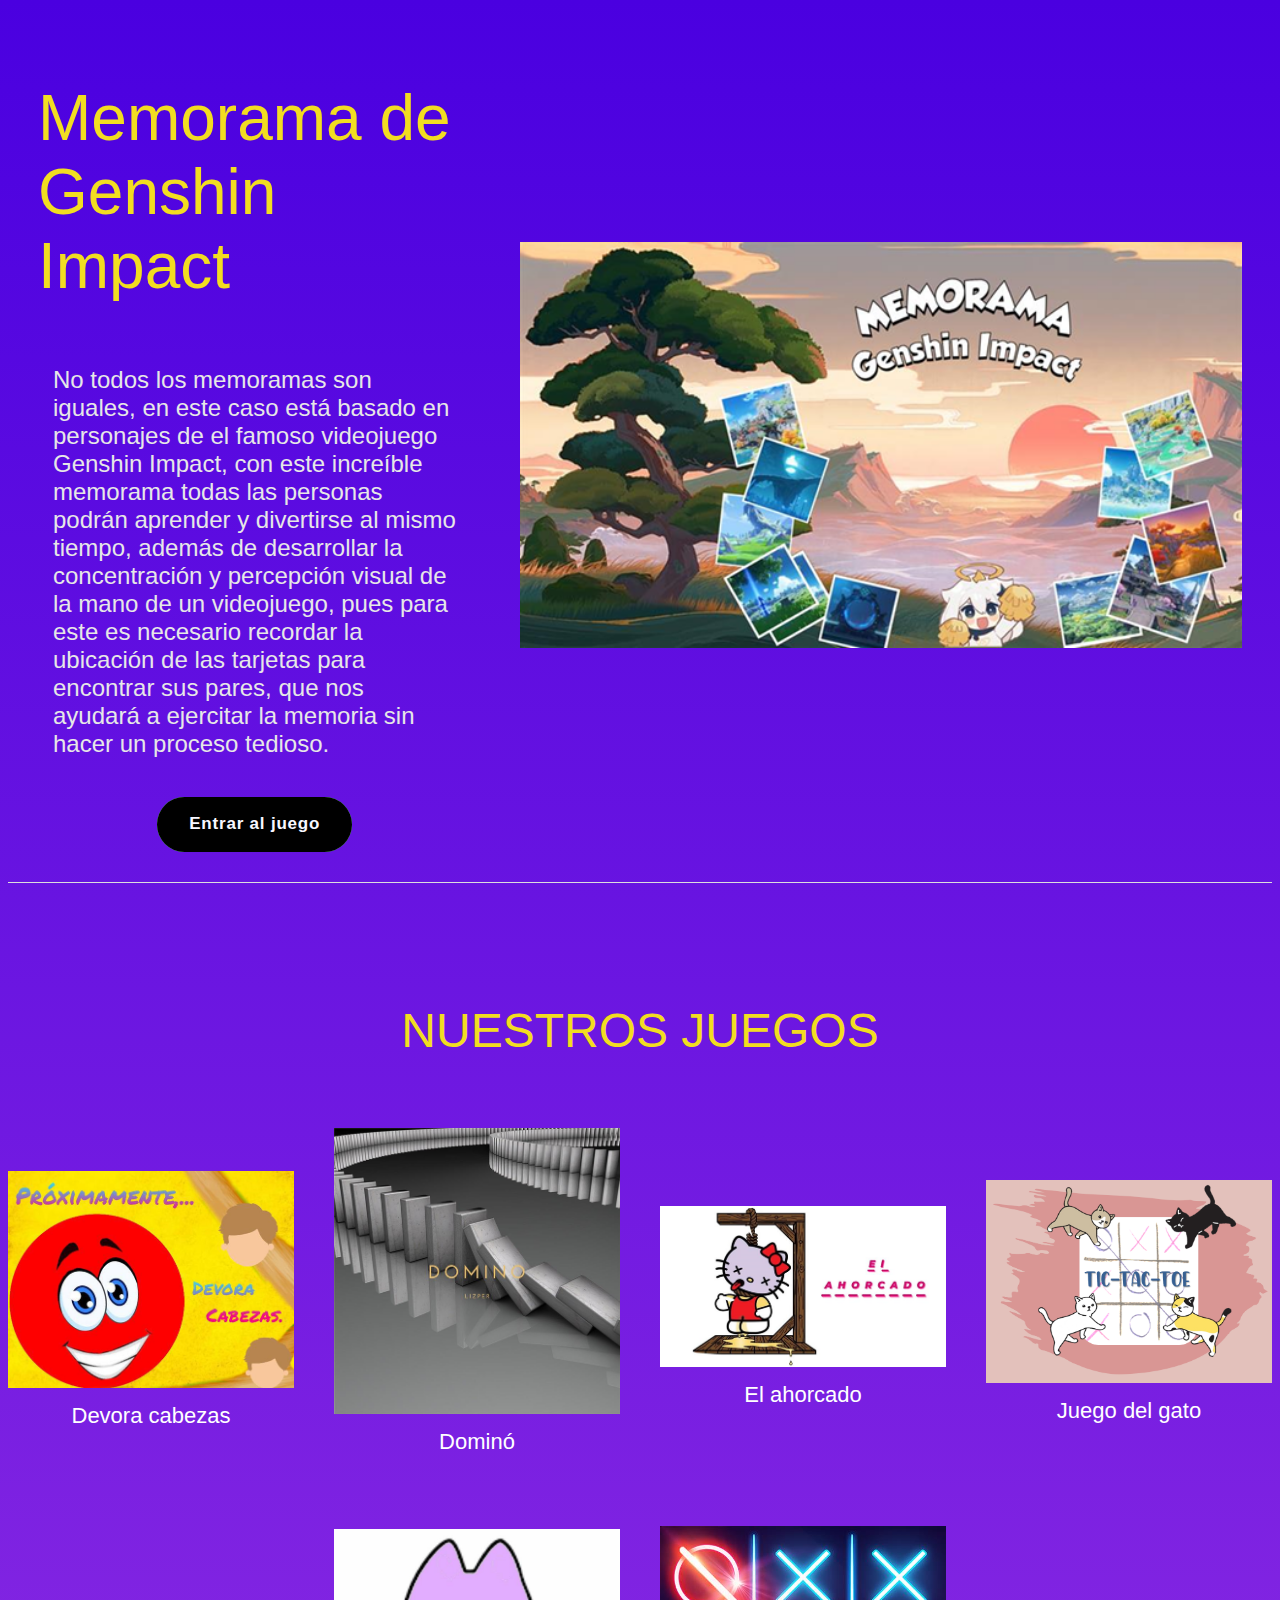
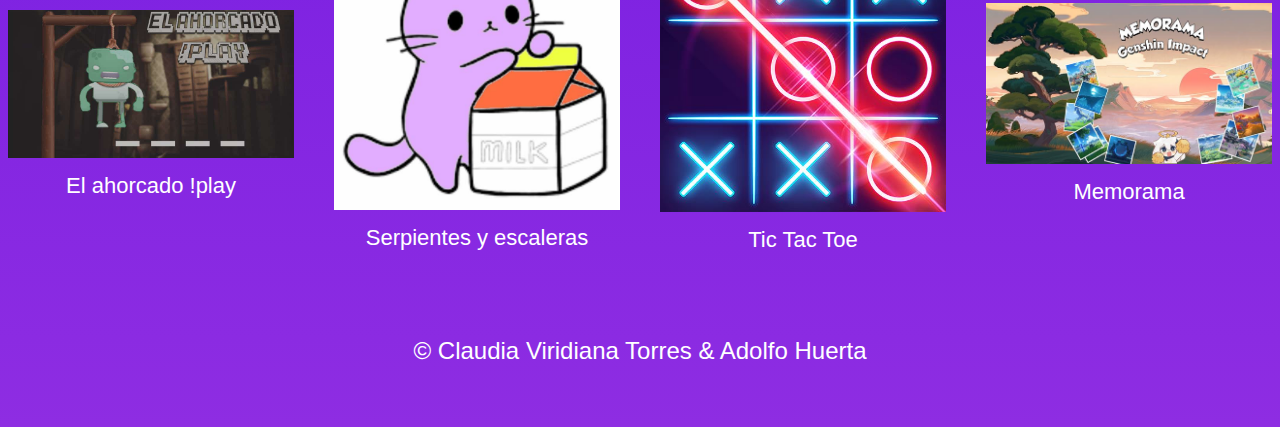
==== index.html @ 31243b61 "Se agrega el proyecto" ====
<!DOCTYPE html>
<html lang="es">
  <head>
    <meta charset="UTF-8" />
    <meta http-equiv="X-UA-Compatible" content="IE=edge" />
    <meta name="viewport" content="width=device-width, initial-scale=1.0" />
    <link rel="stylesheet" href="./css/styles.css" />
    <title>Memorama</title>
    <link rel="shortcut icon" href="./img/icono.jpg" type="image/x-icon" />
  </head>
  <body>
    <main>
      <section class="container">
        <div class="informacion">
          <h1 class="titulo">Memorama de Genshin Impact</h1>
          <p class="texto">
            No todos los memoramas son iguales, en este caso está basado en
            personajes de el famoso videojuego Genshin Impact, con este
            increíble memorama todas las personas podrán aprender y divertirse
            al mismo tiempo, además de desarrollar la concentración y percepción
            visual de la mano de un videojuego, pues para este es necesario
            recordar la ubicación de las tarjetas para encontrar sus pares, que
            nos ayudará a ejercitar la memoria sin hacer un proceso tedioso.
          </p>
          <button> <span> Entrar al juego </span></button>
        </div>
        <div class="imagen">
          <img src="./img/memorama-genshin.png" alt="Memorama" />
        </div>
      </section>




      <section class="nuestros-juegos">
        <h2 class="titulos-juegos">Nuestros juegos</h2>
        <div class="mas-juegos">
          <div class="juego juego-1">
            <img src="./img/devora-cabezas.png" alt="Devora cabezas" />
            <a href="#"> Devora cabezas</a>
          </div>
          <div class="juego juego-2">
            <img src="./img/domino.png" alt="domino" />
            <a href="#">Dominó</a>
          </div>
          <div class="juego juego-3">
            <img src="./img/el-ahorcado-hello-kitty.png" alt="El ahorcado" />
            <a href="#">El ahorcado</a>
          </div>
          <div class="juego juego-4">
            <img src="./img/juego-del-gato.png" alt="Juego del gato" />
            <a href="#">Juego del gato</a>
          </div>
          <div class="juego juego-5">
            <img src="./img/el-ahorcado-play.png" alt="El ahorcado" />
            <a href="#">El ahorcado !play</a>
          </div>
          <div class="juego juego-6">
            <img src="./img/serpientes-escaleras.png" alt="Serpientes y escaleras"/>
            <a href="#">Serpientes y escaleras</a>
          </div>
          <div class="juego juego-7">
            <img src="./img/tic-tac-toe.png" alt="Tic Tac Toe" />
            <a href="#">Tic Tac Toe</a>
          </div>
          <div class="juego juego-8">
            <img src="./img/memorama-genshin.png" alt="Memorama" />
            <a href="#"> Memorama </a>
          </div>
        </div>
      </section>
      <div class="creditos">
        <p> &copy; Claudia Viridiana Torres & Adolfo Huerta</p>
      </div>
    </main>
  </body>
</html>
---- css/styles.css ----
* {
    font-family:sans-serif;
  }
  body{
    background: #8E2DE2;  /* fallback for old browsers */
background: -webkit-linear-gradient(to bottom, #4A00E0, #8E2DE2);  /* Chrome 10-25, Safari 5.1-6 */
background: linear-gradient(to bottom, #4A00E0, #8E2DE2); /* W3C, IE 10+/ Edge, Firefox 16+, Chrome 26+, Opera 12+, Safari 7+ */

  }
  main {
    max-width: 1500px;
    margin: 0 auto;
  }
  .container {
    display: grid;
    grid-template-columns: 2fr minmax(100px, 3fr);
    padding: 30px;
    border-bottom: 1px solid #ddd;
  }
  .imagen {
    margin: 0;
  }
  
  .imagen img{
    width: 100%;
    height: 100%;
    object-fit: contain;
    position:relative;
  }
  .informacion {
    display: flex;
    flex-direction: column;
    justify-content: center;
    align-items: flex-start;
    padding-right: 10%;
  }
  .titulo {
    color: #f2dd21;
    font-size: 4rem;
    font-weight: 400;
    margin-bottom: 24px;
  }
  .texto {
    color: #e7e7e7;
    font-size: 1.5rem;
    margin-bottom: 24px;
    padding: 15px;
  }
  .titulos-juegos{
    color: #f2dd21;
    font-size: 3rem;
    font-weight: 400;
    text-transform: uppercase;
    text-align: center;
    margin: 100px 0 50px 0;
    padding: 20px;
  }
 
  .mas-juegos{
    display: grid;
    grid-template-columns: 1fr 1fr 1fr 1fr;
    grid-template-rows: 1fr 1fr;
    grid-gap: 40px;
    justify-content: center;
align-items: center;

  }
.mas-juegos img{
  max-width: 100%;
  max-height: 100%;
  object-fit: cover;
  
}
.juego {
    display: grid;
    grid-template-rows: 1fr .25fr;
    
}
.juego a{
text-align: center;
text-decoration: none;
color: rgb(255, 255, 255);
font-size: 22px;
padding-top: 15px;
}
.creditos {
    color: white;
    font-size: 24px;
    text-align: center;
    padding: 30px;
}
button {
    align-self: center;
    outline: none;
    cursor: pointer;
    border: none;
    padding: 1.1rem 2rem;
    margin: 0;
    font-family: inherit;
    font-size: inherit;
    position: relative;
    display: inline-block;
    letter-spacing: 0.05rem;
    font-weight: 700;
    font-size: 17px;
    border-radius: 500px;
    overflow: hidden;
    background: #66ff66;
    color: ghostwhite;
    
   }
   
   button span {
    position: relative;
    z-index: 10;
    transition: color 0.4s;
   }
   
   button:hover span {
    color: black;
   }
   
   button::before,
   button::after {
    position: absolute;
    top: 0;
    left: 0;
    width: 100%;
    height: 100%;
    z-index: 0;
   }
   
   button::before {
    content: "";
    background: #000;
    width: 120%;
    left: -10%;
    transform: skew(30deg);
    transition: transform 0.4s cubic-bezier(0.3, 1, 0.8, 1);
   }
   
   button:hover::before {
    transform: translate3d(100%, 0, 0);
   }
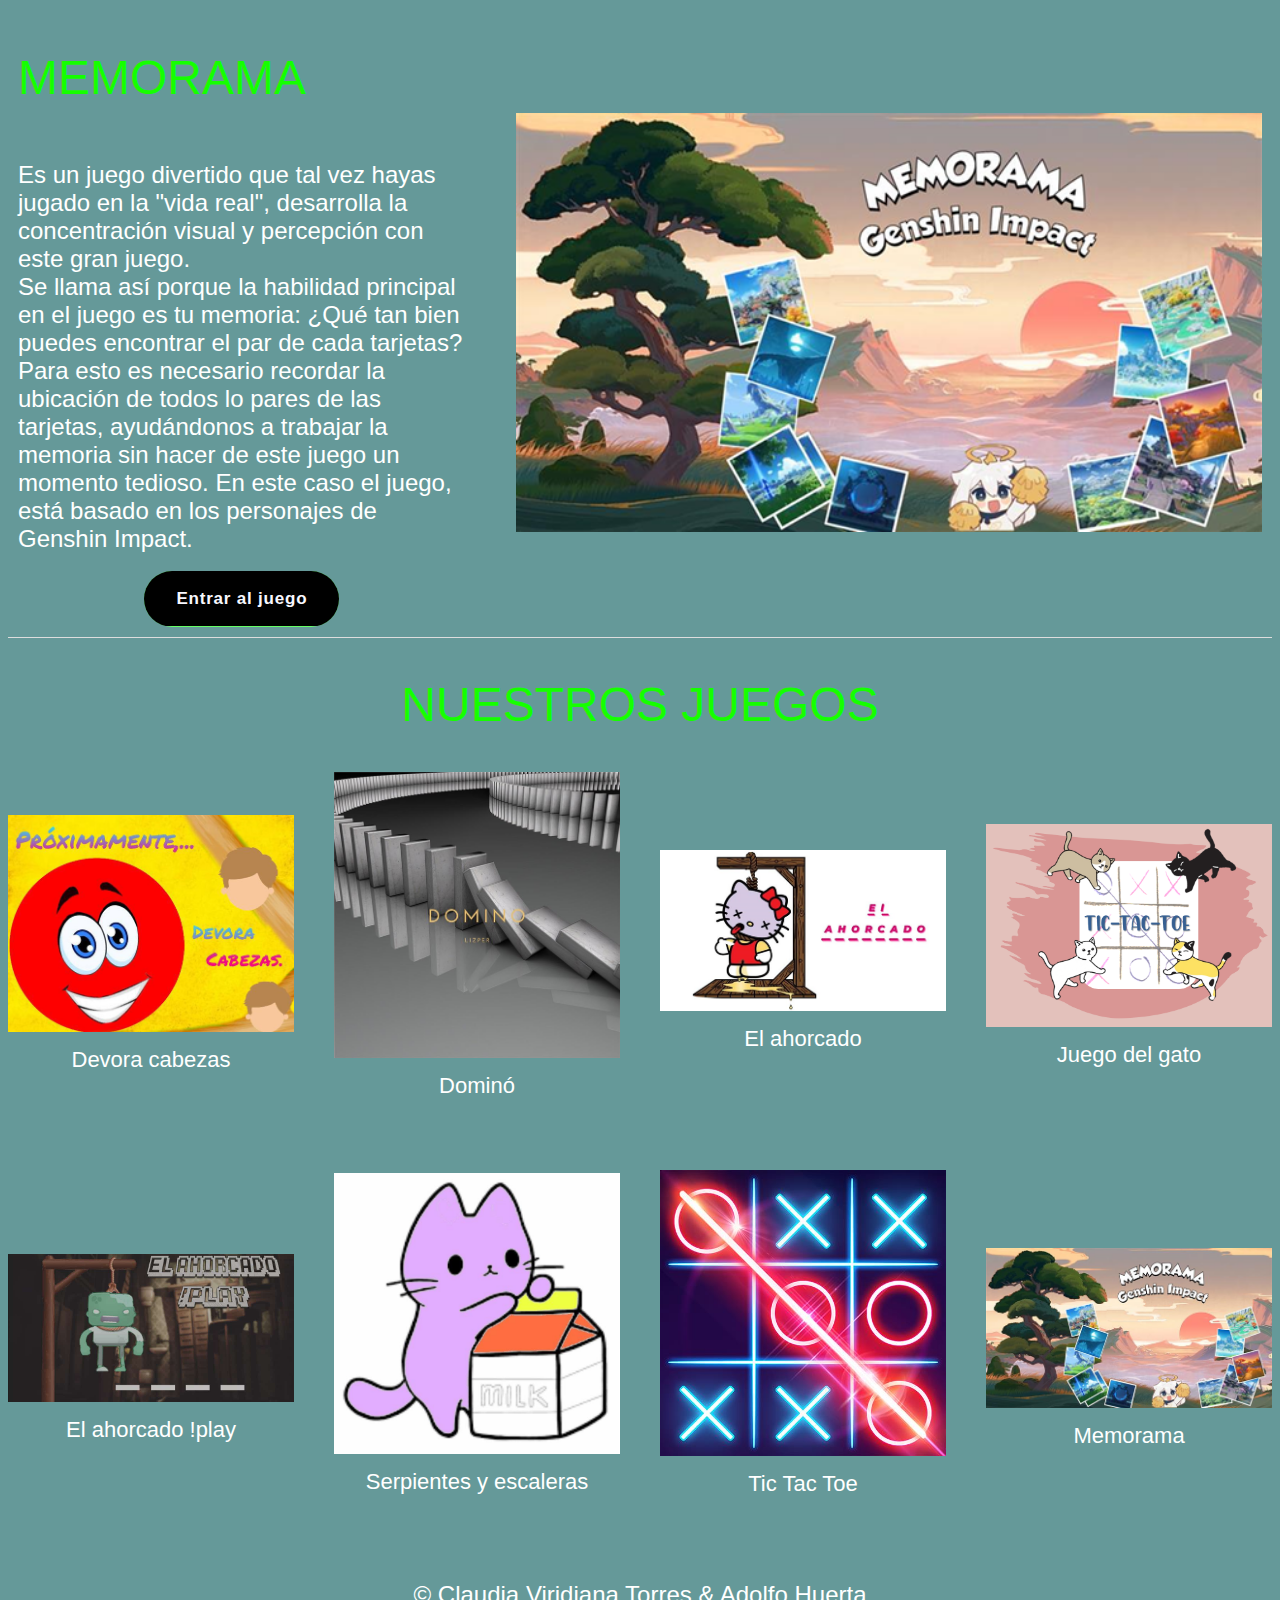
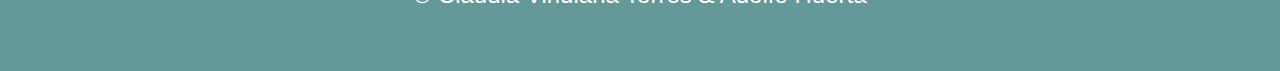
==== commit 632655a6: "nuevos cambios" ====
--- a/index.html
+++ b/index.html
@@ -12,65 +12,65 @@
     <main>
       <section class="container">
         <div class="informacion">
-          <h1 class="titulo">Memorama de Genshin Impact</h1>
+          <h1 class="titulos-juegos">Memorama</h1>
           <p class="texto">
-            No todos los memoramas son iguales, en este caso está basado en
-            personajes de el famoso videojuego Genshin Impact, con este
-            increíble memorama todas las personas podrán aprender y divertirse
-            al mismo tiempo, además de desarrollar la concentración y percepción
-            visual de la mano de un videojuego, pues para este es necesario
-            recordar la ubicación de las tarjetas para encontrar sus pares, que
-            nos ayudará a ejercitar la memoria sin hacer un proceso tedioso.
+            Es un juego divertido que tal vez hayas jugado en la
+            "vida real", desarrolla la concentración visual y percepción con este gran juego. <br>
+            Se llama así porque la habilidad principal en el juego es tu memoria: ¿Qué tan bien puedes encontrar el par de cada tarjetas?
+            <br>Para esto es necesario recordar la
+            ubicación de todos lo pares de las tarjetas, ayudándonos a trabajar la
+            memoria sin hacer de este juego un momento tedioso. En este caso el
+            juego, está basado en los personajes de Genshin Impact.
           </p>
-          <button> <span> Entrar al juego </span></button>
+          <button><span> Entrar al juego </span></button>
         </div>
         <div class="imagen">
           <img src="./img/memorama-genshin.png" alt="Memorama" />
         </div>
       </section>
 
-
-
-
       <section class="nuestros-juegos">
         <h2 class="titulos-juegos">Nuestros juegos</h2>
         <div class="mas-juegos">
           <div class="juego juego-1">
             <img src="./img/devora-cabezas.png" alt="Devora cabezas" />
-            <a href="#"> Devora cabezas</a>
+            <a class="btn" href="#"> Devora cabezas</a>
           </div>
           <div class="juego juego-2">
             <img src="./img/domino.png" alt="domino" />
-            <a href="#">Dominó</a>
+            <a class="btn" href="#">Dominó</a>
           </div>
           <div class="juego juego-3">
             <img src="./img/el-ahorcado-hello-kitty.png" alt="El ahorcado" />
-            <a href="#">El ahorcado</a>
+            <a class="btn" href="#">El ahorcado</a>
           </div>
           <div class="juego juego-4">
             <img src="./img/juego-del-gato.png" alt="Juego del gato" />
-            <a href="#">Juego del gato</a>
+            <a class="btn" href="#">Juego del gato</a>
           </div>
           <div class="juego juego-5">
             <img src="./img/el-ahorcado-play.png" alt="El ahorcado" />
-            <a href="#">El ahorcado !play</a>
+            <a class="btn" href="#">El ahorcado !play</a>
           </div>
           <div class="juego juego-6">
-            <img src="./img/serpientes-escaleras.png" alt="Serpientes y escaleras"/>
-            <a href="#">Serpientes y escaleras</a>
+            <img
+              src="./img/serpientes-escaleras.png"
+              alt="Serpientes y escaleras"
+            />
+            <a class="btn" href="#">Serpientes y escaleras</a>
           </div>
           <div class="juego juego-7">
             <img src="./img/tic-tac-toe.png" alt="Tic Tac Toe" />
-            <a href="#">Tic Tac Toe</a>
+            <a class="btn" href="#">Tic Tac Toe</a>
           </div>
           <div class="juego juego-8">
             <img src="./img/memorama-genshin.png" alt="Memorama" />
-            <a href="#"> Memorama </a>
+            <a class="btn" href="#"> Memorama </a>
           </div>
         </div>
       </section>
       <div class="creditos">
-        <p> &copy; Claudia Viridiana Torres & Adolfo Huerta</p>
+        <p>&copy; Claudia Viridiana Torres & Adolfo Huerta</p>
       </div>
     </main>
   </body>
--- a/css/styles.css
+++ b/css/styles.css
@@ -2,9 +2,7 @@
     font-family:sans-serif;
   }
   body{
-    background: #8E2DE2;  /* fallback for old browsers */
-background: -webkit-linear-gradient(to bottom, #4A00E0, #8E2DE2);  /* Chrome 10-25, Safari 5.1-6 */
-background: linear-gradient(to bottom, #4A00E0, #8E2DE2); /* W3C, IE 10+/ Edge, Firefox 16+, Chrome 26+, Opera 12+, Safari 7+ */
+    background: #659999;
 
   }
   main {
@@ -13,8 +11,8 @@
   }
   .container {
     display: grid;
-    grid-template-columns: 2fr minmax(100px, 3fr);
-    padding: 30px;
+    grid-template-columns: 2fr minmax(120px, 3fr);
+    padding: 10px;
     border-bottom: 1px solid #ddd;
   }
   .imagen {
@@ -34,47 +32,36 @@
     align-items: flex-start;
     padding-right: 10%;
   }
-  .titulo {
-    color: #f2dd21;
-    font-size: 4rem;
-    font-weight: 400;
-    margin-bottom: 24px;
-  }
   .texto {
-    color: #e7e7e7;
-    font-size: 1.5rem;
-    margin-bottom: 24px;
-    padding: 15px;
+    color: #ffffff;
+    font-size: 24px;
+    margin-bottom: 18px;
+    
   }
   .titulos-juegos{
-    color: #f2dd21;
+    color: #15ff00;
     font-size: 3rem;
     font-weight: 400;
     text-transform: uppercase;
     text-align: center;
-    margin: 100px 0 50px 0;
-    padding: 20px;
   }
- 
   .mas-juegos{
     display: grid;
     grid-template-columns: 1fr 1fr 1fr 1fr;
     grid-template-rows: 1fr 1fr;
     grid-gap: 40px;
     justify-content: center;
-align-items: center;
+    align-items: center;
 
   }
 .mas-juegos img{
   max-width: 100%;
   max-height: 100%;
   object-fit: cover;
-  
 }
 .juego {
     display: grid;
     grid-template-rows: 1fr .25fr;
-    
 }
 .juego a{
 text-align: center;
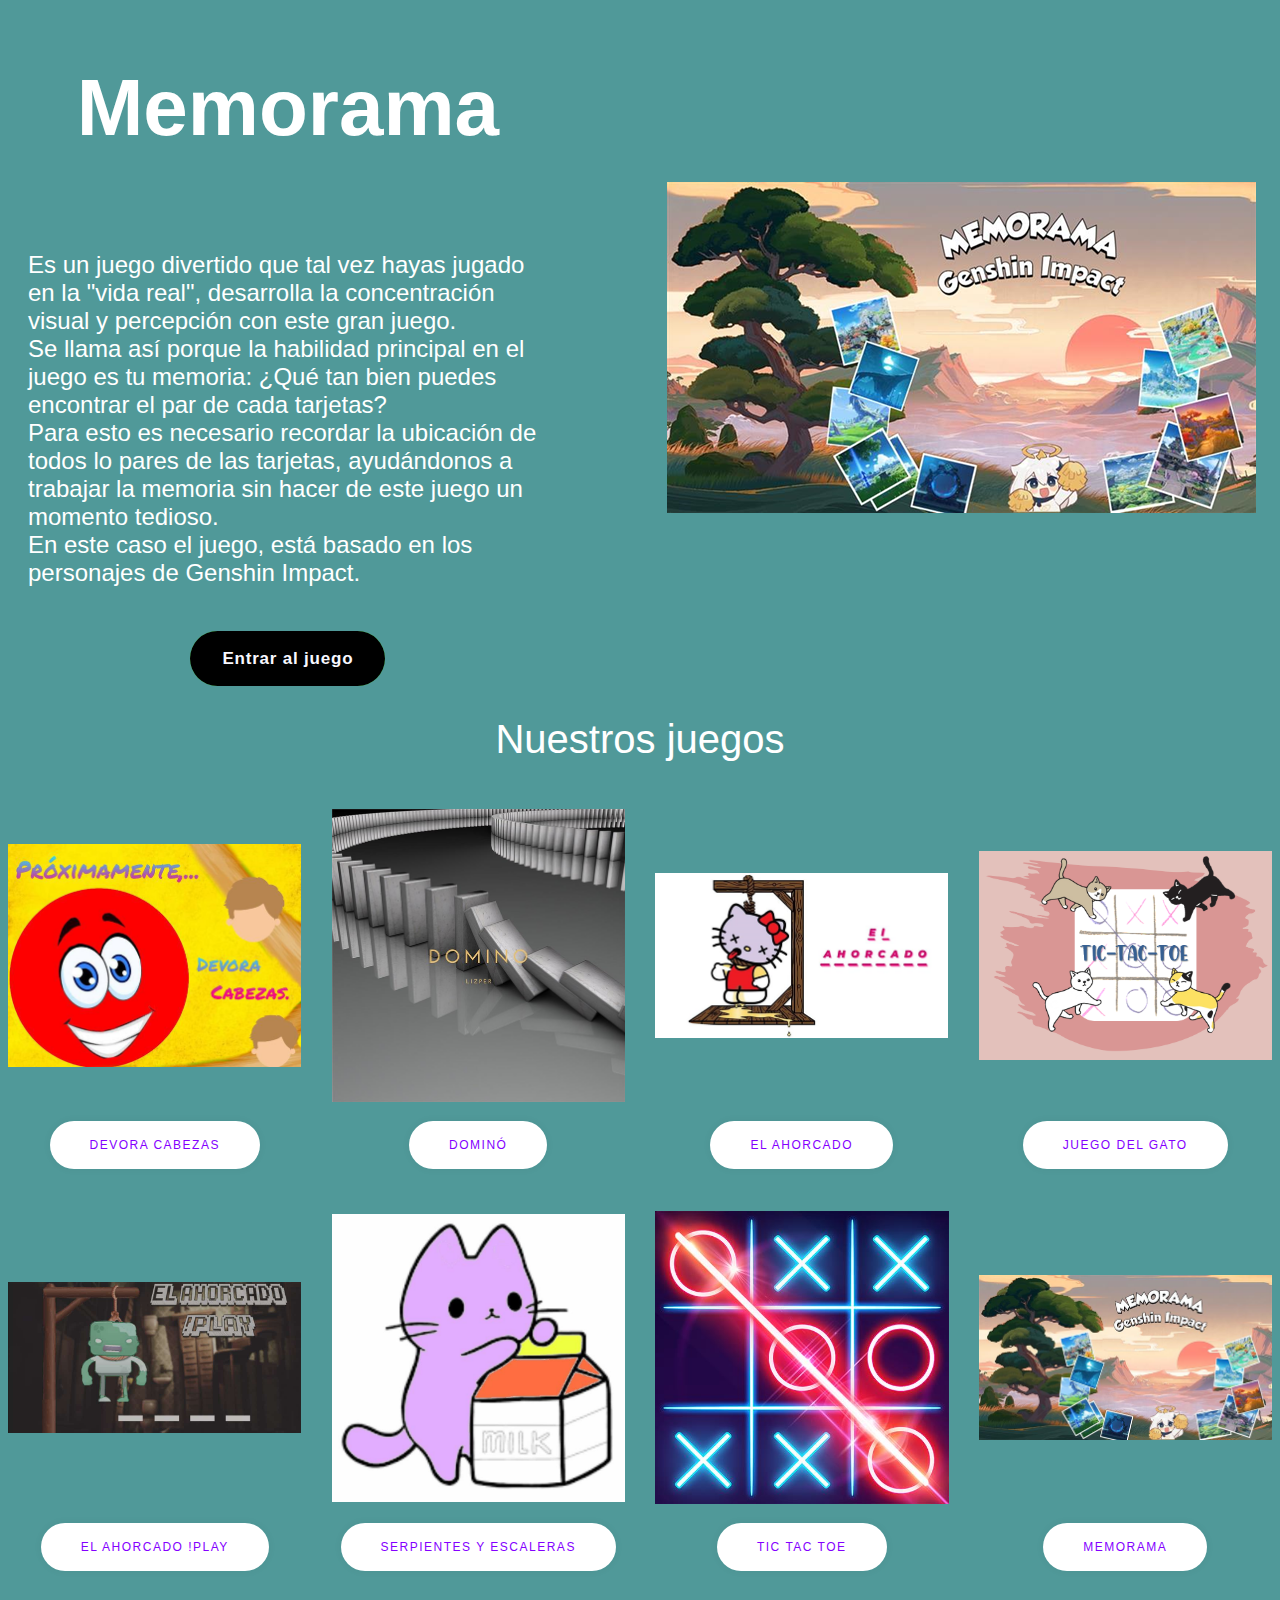
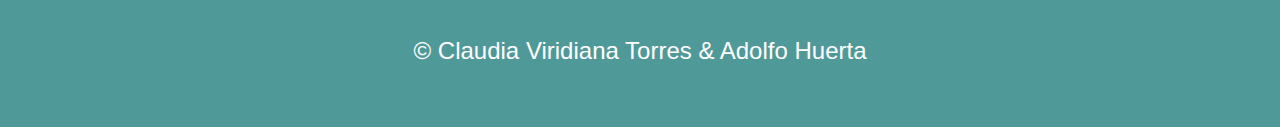
==== commit f2480b59: "nueva actualización" ====
--- a/index.html
+++ b/index.html
@@ -5,73 +5,112 @@
     <meta http-equiv="X-UA-Compatible" content="IE=edge" />
     <meta name="viewport" content="width=device-width, initial-scale=1.0" />
     <link rel="stylesheet" href="./css/styles.css" />
-    <title>Memorama</title>
+    <title>Menú</title>
     <link rel="shortcut icon" href="./img/icono.jpg" type="image/x-icon" />
   </head>
   <body>
     <main>
+
       <section class="container">
-        <div class="informacion">
-          <h1 class="titulos-juegos">Memorama</h1>
-          <p class="texto">
-            Es un juego divertido que tal vez hayas jugado en la
-            "vida real", desarrolla la concentración visual y percepción con este gran juego. <br>
-            Se llama así porque la habilidad principal en el juego es tu memoria: ¿Qué tan bien puedes encontrar el par de cada tarjetas?
-            <br>Para esto es necesario recordar la
-            ubicación de todos lo pares de las tarjetas, ayudándonos a trabajar la
-            memoria sin hacer de este juego un momento tedioso. En este caso el
-            juego, está basado en los personajes de Genshin Impact.
-          </p>
-          <button><span> Entrar al juego </span></button>
-        </div>
         <div class="imagen">
           <img src="./img/memorama-genshin.png" alt="Memorama" />
         </div>
+        <div class="informacion">
+          <div class="titulos-juegos">
+            <h1>Memorama</h1>
+          </div>
+          <div class="texto">
+            <p>
+              Es un juego divertido que tal vez hayas jugado en la
+              "vida real", desarrolla la concentración visual y percepción con este gran juego. <br>
+              Se llama así porque la habilidad principal en el juego es tu memoria: ¿Qué tan bien puedes encontrar el par de cada tarjetas?
+              <br>Para esto es necesario recordar la
+              ubicación de todos lo pares de las tarjetas, ayudándonos a trabajar la
+              memoria sin hacer de este juego un momento tedioso. <br>En este caso el
+              juego, está basado en los personajes de Genshin Impact.
+            </p>
+          </div>
+          <div class="btn">
+            <a class="boton" href="memorama.html"><span> Entrar al juego </span></a>
+          </div>
+        </div>
       </section>
-
       <section class="nuestros-juegos">
-        <h2 class="titulos-juegos">Nuestros juegos</h2>
-        <div class="mas-juegos">
-          <div class="juego juego-1">
+        <h1 class="titulos-juegos">Nuestros juegos</h1>
+      <div class="mas-juegos">
+        <div class="juego juego-1">
+          <div class="img-1">
             <img src="./img/devora-cabezas.png" alt="Devora cabezas" />
+          </div>
+          <div class="nombre-1">
             <a class="btn" href="#"> Devora cabezas</a>
           </div>
-          <div class="juego juego-2">
+        </div>
+        <div class="juego juego-2">
+          <div class="img-2">
             <img src="./img/domino.png" alt="domino" />
+            
+          </div>
+          <div class="nombre-2">
             <a class="btn" href="#">Dominó</a>
           </div>
-          <div class="juego juego-3">
+        </div>
+        <div class="juego juego-3">
+          <div class="img-3">
             <img src="./img/el-ahorcado-hello-kitty.png" alt="El ahorcado" />
+            
+          </div>
+          <div class="nombre-3">
             <a class="btn" href="#">El ahorcado</a>
           </div>
-          <div class="juego juego-4">
+        </div>
+        <div class="juego juego-4">
+          <div class="img-4">
             <img src="./img/juego-del-gato.png" alt="Juego del gato" />
+            
+          </div>
+          <div class="nombre-4">
             <a class="btn" href="#">Juego del gato</a>
           </div>
-          <div class="juego juego-5">
+        </div>
+        <div class="juego juego-5">
+          <div class="img-5">
             <img src="./img/el-ahorcado-play.png" alt="El ahorcado" />
+            
+          </div>
+          <div class="nombre-5">
             <a class="btn" href="#">El ahorcado !play</a>
           </div>
-          <div class="juego juego-6">
-            <img
-              src="./img/serpientes-escaleras.png"
-              alt="Serpientes y escaleras"
-            />
+        </div>
+        <div class="juego juego-6">
+          <div class="img-6">
+            <img src="./img/serpientes-escaleras.png" alt="Serpientes y escaleras"/>
+          </div>
+          <div class="nombre-6">
             <a class="btn" href="#">Serpientes y escaleras</a>
           </div>
-          <div class="juego juego-7">
+        </div>
+        <div class="juego juego-7">
+          <div class="img-7">
             <img src="./img/tic-tac-toe.png" alt="Tic Tac Toe" />
+          </div>
+          <div class="nombre-7">
             <a class="btn" href="#">Tic Tac Toe</a>
           </div>
-          <div class="juego juego-8">
+        </div>
+        <div class="juego juego-8">
+          <div class="img-8">
             <img src="./img/memorama-genshin.png" alt="Memorama" />
+          </div>
+          <div class="nombre-8">
             <a class="btn" href="#"> Memorama </a>
           </div>
         </div>
+      </div>
       </section>
       <div class="creditos">
         <p>&copy; Claudia Viridiana Torres & Adolfo Huerta</p>
-      </div>
+      </div> 
     </main>
   </body>
 </html>
--- a/css/styles.css
+++ b/css/styles.css
@@ -2,29 +2,55 @@
     font-family:sans-serif;
   }
   body{
-    background: #659999;
-
+    background: #509999;
   }
   main {
     max-width: 1500px;
     margin: 0 auto;
   }
-  .container {
-    display: grid;
-    grid-template-columns: 2fr minmax(120px, 3fr);
-    padding: 10px;
-    border-bottom: 1px solid #ddd;
-  }
-  .imagen {
-    margin: 0;
-  }
-  
-  .imagen img{
-    width: 100%;
-    height: 100%;
-    object-fit: contain;
-    position:relative;
-  }
+  .container {  display: grid;
+    grid-template-columns: 1fr 1fr;
+    grid-template-rows: 1fr;
+    grid-auto-columns: 1fr;
+    gap: 20px 20px;
+    grid-auto-flow: row;
+    grid-template-areas:
+      "informacion imagen";
+  }
+  
+  .imagen { 
+    grid-area: imagen;
+    justify-self: center;
+    align-self: center; }
+  
+  .informacion {  display: grid;
+    grid-template-columns: 1fr;
+    grid-template-rows: 1fr 1fr 1fr;
+    gap: 20px 20px;
+    grid-auto-flow: row;
+    grid-template-areas:
+      "titulos-juegos"
+      "texto"
+      "btn";
+    grid-area: informacion;
+  }
+  
+  .titulos-juegos { grid-area: titulos-juegos;
+    justify-self: center;
+    align-self: center;
+   }
+  
+  .texto { grid-area: texto;
+    justify-self: center;
+    align-self: center;
+   }
+  
+  .btn { grid-area: btn;
+    justify-self: center;
+    align-self: center;
+   }
+  
+
   .informacion {
     display: flex;
     flex-direction: column;
@@ -35,98 +61,297 @@
   .texto {
     color: #ffffff;
     font-size: 24px;
-    margin-bottom: 18px;
-    
+    padding: 0px 20px;
   }
   .titulos-juegos{
-    color: #15ff00;
-    font-size: 3rem;
+    color: #ffffff;
+    font-size: 2.5rem;
     font-weight: 400;
-    text-transform: uppercase;
     text-align: center;
   }
-  .mas-juegos{
-    display: grid;
+  .mas-juegos {  display: grid;
     grid-template-columns: 1fr 1fr 1fr 1fr;
     grid-template-rows: 1fr 1fr;
-    grid-gap: 40px;
-    justify-content: center;
-    align-items: center;
+    gap: 30px 30px;
+    grid-auto-flow: row;
+    grid-template-areas:
+      "juego-1 juego-2 juego-3 juego-4"
+      "juego-5 juego-6 juego-7 juego-8";
+      padding-top: 20px;
+  }
 
-  }
-.mas-juegos img{
-  max-width: 100%;
-  max-height: 100%;
-  object-fit: cover;
-}
-.juego {
-    display: grid;
-    grid-template-rows: 1fr .25fr;
-}
-.juego a{
-text-align: center;
-text-decoration: none;
-color: rgb(255, 255, 255);
-font-size: 22px;
-padding-top: 15px;
-}
-.creditos {
-    color: white;
-    font-size: 24px;
-    text-align: center;
-    padding: 30px;
-}
-button {
-    align-self: center;
-    outline: none;
-    cursor: pointer;
-    border: none;
-    padding: 1.1rem 2rem;
-    margin: 0;
-    font-family: inherit;
-    font-size: inherit;
-    position: relative;
-    display: inline-block;
-    letter-spacing: 0.05rem;
-    font-weight: 700;
-    font-size: 17px;
-    border-radius: 500px;
-    overflow: hidden;
-    background: #66ff66;
-    color: ghostwhite;
-    
-   }
-   
-   button span {
-    position: relative;
-    z-index: 10;
-    transition: color 0.4s;
-   }
-   
-   button:hover span {
-    color: black;
-   }
-   
-   button::before,
-   button::after {
-    position: absolute;
-    top: 0;
-    left: 0;
-    width: 100%;
-    height: 100%;
-    z-index: 0;
-   }
-   
-   button::before {
-    content: "";
-    background: #000;
-    width: 120%;
-    left: -10%;
-    transform: skew(30deg);
-    transition: transform 0.4s cubic-bezier(0.3, 1, 0.8, 1);
-   }
-   
-   button:hover::before {
-    transform: translate3d(100%, 0, 0);
-   }
-   +  .mas-juegos img{
+    max-width: 100%;
+    max-height: 100%;
+    object-fit: contain;
+  }
+  .juego a{
+    text-decoration: none;
+      padding: 17px 40px;
+      border-radius: 50px;
+      border: 0;
+      background-color: white;
+      box-shadow: rgb(0 0 0 / 5%) 0 0 8px;
+      letter-spacing: 1.5px;
+      text-transform: uppercase;
+      font-size: 12px;
+      transition: all .5s ease;
+      color: rgb(132, 0, 255);
+     }
+     
+     .juego a:hover {
+      letter-spacing: 3px;
+      background-color: hsl(261deg 80% 48%);
+      color: hsl(0, 0%, 100%);
+      box-shadow: rgb(93 24 220) 0px 7px 29px 0px;
+     }
+     
+     .juego a:active {
+      letter-spacing: 3px;
+      background-color: hsl(261deg 80% 48%);
+      color: hsl(0, 0%, 100%);
+      box-shadow: rgb(93 24 220) 0px 0px 0px 0px;
+      transform: translateY(10px);
+      transition: 100ms;
+     }
+    .boton {
+      text-decoration: none;
+        align-self: center;
+        outline: none;
+        cursor: pointer;
+        border: none;
+        padding: 1.1rem 2rem;
+        margin: 0;
+        font-family: inherit;
+        font-size: inherit;
+        position: relative;
+        display: inline-block;
+        letter-spacing: 0.05rem;
+        font-weight: 700;
+        font-size: 17px;
+        border-radius: 500px;
+        overflow: hidden;
+        background: #66ff66;
+        color: ghostwhite;
+       }
+       .boton span {
+        position: relative;
+        z-index: 10;
+        transition: color 0.4s;
+       }
+       .boton:hover span {
+        color: black;
+       }
+       .boton::before,
+       .boton::after {
+        position: absolute;
+        top: 0;
+        left: 0;
+        width: 100%;
+        height: 100%;
+        z-index: 0;
+       }
+       .boton::before {
+        content: "";
+        background: #000;
+        width: 120%;
+        left: -10%;
+        transform: skew(30deg);
+        transition: transform 0.4s cubic-bezier(0.3, 1, 0.8, 1);
+       }
+       
+       .boton:hover::before {
+        transform: translate3d(100%, 0, 0);
+       }
+
+       .creditos {
+        color: white;
+        font-size: 24px;
+        text-align: center;
+        padding: 30px;
+    }
+
+    /* Grid areas */
+  .juego-1 {  display: grid;
+    grid-template-columns: 1fr;
+    grid-template-rows: 1fr .25fr;
+    gap: 0px 0px;
+    grid-auto-flow: row;
+    grid-template-areas:
+      "img-1"
+      "nombre-1";
+    grid-area: juego-1;
+  }
+  
+  .img-1 {
+    justify-self: center;
+    align-self: center;
+    grid-area: img-1;
+  }
+  
+  .nombre-1 {
+    justify-self: center;
+    align-self: center;
+    grid-area: nombre-1;
+  }
+  
+  .juego-2 {  display: grid;
+    grid-template-columns: 1fr;
+    grid-template-rows: 1fr .25fr;
+    gap: 0px 0px;
+    grid-auto-flow: row;
+    grid-template-areas:
+      "img-2"
+      "nombre-2";
+    grid-area: juego-2;
+  }
+  
+  .img-2 {
+    justify-self: center;
+    align-self: center;
+    grid-area: img-2;
+  }
+  
+  .nombre-2 {
+    justify-self: center;
+    align-self: center;
+    grid-area: nombre-2;
+  }
+  
+  .juego-3 {  display: grid;
+    grid-template-columns: 1fr;
+    grid-template-rows: 1fr .25fr;
+    gap: 0px 0px;
+    grid-auto-flow: row;
+    grid-template-areas:
+      "img-3"
+      "nombre-3";
+    grid-area: juego-3;
+  }
+  
+  .img-3 {
+    justify-self: center;
+    align-self: center;
+    grid-area: img-3;
+  }
+  
+  .nombre-3 {
+    justify-self: center;
+    align-self: center;
+    grid-area: nombre-3;
+  }
+  
+  .juego-4 {  display: grid;
+    grid-template-columns: 1fr;
+    grid-template-rows: 1fr .25fr;
+    gap: 0px 0px;
+    grid-auto-flow: row;
+    grid-template-areas:
+      "img-4"
+      "nombre-4";
+    grid-area: juego-4;
+  }
+  
+  .img-4 {
+    justify-self: center;
+    align-self: center;
+    grid-area: img-4;
+  }
+  
+  .nombre-4 {
+    justify-self: center;
+    align-self: center;
+    grid-area: nombre-4;
+  }
+  
+  .juego-5 {  display: grid;
+    grid-template-columns: 1fr;
+    grid-template-rows: 1fr .25fr;
+    gap: 0px 0px;
+    grid-auto-flow: row;
+    grid-template-areas:
+      "img-5"
+      "nombre-5";
+    grid-area: juego-5;
+  }
+  
+  .img-5 {
+    justify-self: center;
+    align-self: center;
+    grid-area: img-5;
+  }
+  
+  .nombre-5 {
+    justify-self: center;
+    align-self: center;
+    grid-area: nombre-5;
+  }
+  
+  .juego-6 {  display: grid;
+    grid-template-columns: 1fr;
+    grid-template-rows: 1fr .25fr;
+    gap: 0px 0px;
+    grid-auto-flow: row;
+    grid-template-areas:
+      "img-6"
+      "nombre-6";
+    grid-area: juego-6;
+  }
+  
+  .img-6 {
+    justify-self: center;
+    align-self: center;
+    grid-area: img-6;
+  }
+  
+  .nombre-6 {
+    justify-self: center;
+    align-self: center;
+    grid-area: nombre-6;
+  }
+  
+  .juego-7 {  display: grid;
+    grid-template-columns: 1fr;
+    grid-template-rows: 1fr .25fr;
+    gap: 0px 0px;
+    grid-auto-flow: row;
+    grid-template-areas:
+      "img-7"
+      "nombre-7";
+    grid-area: juego-7;
+  }
+  
+  .img-7 {
+    justify-self: center;
+    align-self: center;
+    grid-area: img-7;
+  }
+  
+  .nombre-7 {
+    justify-self: center;
+    align-self: center;
+    grid-area: nombre-7;
+  }
+  
+  .juego-8 {  display: grid;
+    grid-template-columns: 1fr;
+    grid-template-rows: 1fr .25fr;
+    gap: 0px 0px;
+    grid-auto-flow: row;
+    grid-template-areas:
+      "img-8"
+      "nombre-8";
+    grid-area: juego-8;
+  }
+  
+  .img-8 {
+    justify-self: center;
+    align-self: center;
+    grid-area: img-8;
+  }
+  
+  .nombre-8 {
+    justify-self: center;
+    align-self: center;
+    grid-area: nombre-8;
+  }
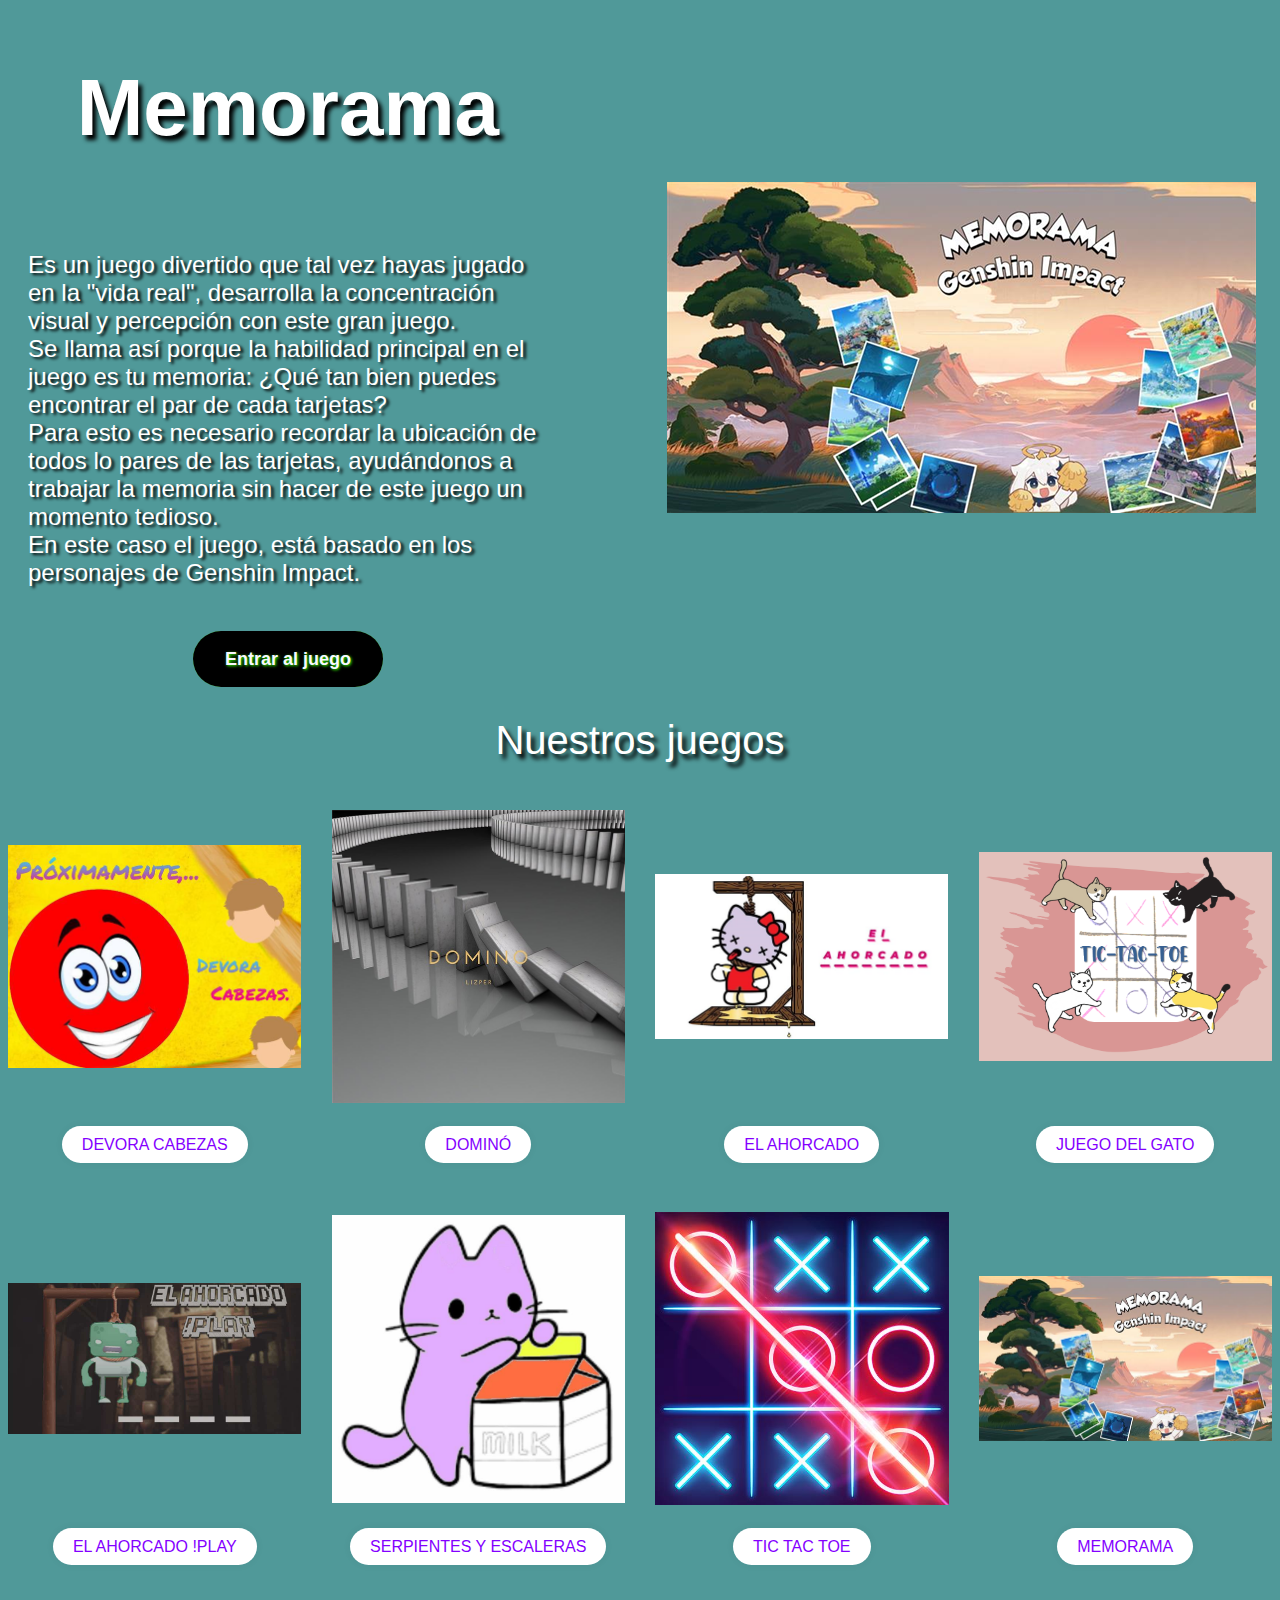
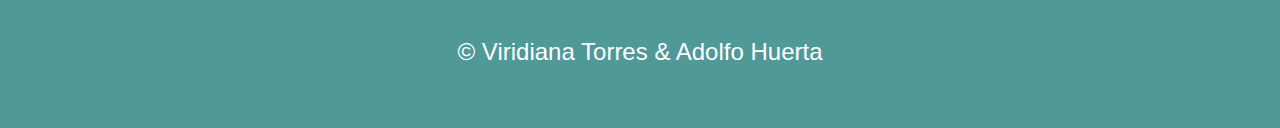
==== commit f8ff67f4: "version final" ====
--- a/index.html
+++ b/index.html
@@ -10,7 +10,7 @@
   </head>
   <body>
     <main>
-
+      <!-- contenedor de la imagen, descipción y boton -->
       <section class="container">
         <div class="imagen">
           <img src="./img/memorama-genshin.png" alt="Memorama" />
@@ -21,96 +21,101 @@
           </div>
           <div class="texto">
             <p>
-              Es un juego divertido que tal vez hayas jugado en la
-              "vida real", desarrolla la concentración visual y percepción con este gran juego. <br>
-              Se llama así porque la habilidad principal en el juego es tu memoria: ¿Qué tan bien puedes encontrar el par de cada tarjetas?
-              <br>Para esto es necesario recordar la
-              ubicación de todos lo pares de las tarjetas, ayudándonos a trabajar la
-              memoria sin hacer de este juego un momento tedioso. <br>En este caso el
-              juego, está basado en los personajes de Genshin Impact.
+              Es un juego divertido que tal vez hayas jugado en la "vida real",
+              desarrolla la concentración visual y percepción con este gran
+              juego. <br />
+              Se llama así porque la habilidad principal en el juego es tu
+              memoria: ¿Qué tan bien puedes encontrar el par de cada tarjetas?
+              <br />Para esto es necesario recordar la ubicación de todos lo
+              pares de las tarjetas, ayudándonos a trabajar la memoria sin hacer
+              de este juego un momento tedioso. <br />En este caso el juego,
+              está basado en los personajes de Genshin Impact.
             </p>
           </div>
           <div class="btn">
-            <a class="boton" href="memorama.html"><span> Entrar al juego </span></a>
+            <a class="boton" href="memorama.html"
+              ><span> Entrar al juego </span></a
+            >
+          </div>
+        </div>
+        <!-- contenedor de los demás juegos cada juesgo contiene una imagen y un boton con su nombre-->
+      </section>
+      <section class="nuestros-juegos">
+        <h1 class="titulos-juegos">Nuestros juegos</h1>
+        <div class="mas-juegos">
+          <div class="juego juego-1">
+            <div class="img-1">
+              <img src="./img/devora-cabezas.png" alt="Devora cabezas" />
+            </div>
+            <div class="nombre-1">
+              <a class="btn" href="#"> Devora cabezas</a>
+            </div>
+          </div>
+          <div class="juego juego-2">
+            <div class="img-2">
+              <img src="./img/domino.png" alt="domino" />
+            </div>
+            <div class="nombre-2">
+              <a class="btn" href="#">Dominó</a>
+            </div>
+          </div>
+          <div class="juego juego-3">
+            <div class="img-3">
+              <img src="./img/el-ahorcado-hello-kitty.png" alt="El ahorcado" />
+            </div>
+            <div class="nombre-3">
+              <a class="btn" href="#">El ahorcado</a>
+            </div>
+          </div>
+          <div class="juego juego-4">
+            <div class="img-4">
+              <img src="./img/juego-del-gato.png" alt="Juego del gato" />
+            </div>
+            <div class="nombre-4">
+              <a class="btn" href="#">Juego del gato</a>
+            </div>
+          </div>
+          <div class="juego juego-5">
+            <div class="img-5">
+              <img src="./img/el-ahorcado-play.png" alt="El ahorcado" />
+            </div>
+            <div class="nombre-5">
+              <a class="btn" href="#">El ahorcado !play</a>
+            </div>
+          </div>
+          <div class="juego juego-6">
+            <div class="img-6">
+              <img
+                src="./img/serpientes-escaleras.png"
+                alt="Serpientes y escaleras"
+              />
+            </div>
+            <div class="nombre-6">
+              <a class="btn" href="#">Serpientes y escaleras</a>
+            </div>
+          </div>
+          <div class="juego juego-7">
+            <div class="img-7">
+              <img src="./img/tic-tac-toe.png" alt="Tic Tac Toe" />
+            </div>
+            <div class="nombre-7">
+              <a class="btn" href="#">Tic Tac Toe</a>
+            </div>
+          </div>
+          <div class="juego juego-8">
+            <div class="img-8">
+              <img src="./img/memorama-genshin.png" alt="Memorama" />
+            </div>
+            <div class="nombre-8">
+              <a class="btn" href="#"> Memorama </a>
+            </div>
           </div>
         </div>
       </section>
-      <section class="nuestros-juegos">
-        <h1 class="titulos-juegos">Nuestros juegos</h1>
-      <div class="mas-juegos">
-        <div class="juego juego-1">
-          <div class="img-1">
-            <img src="./img/devora-cabezas.png" alt="Devora cabezas" />
-          </div>
-          <div class="nombre-1">
-            <a class="btn" href="#"> Devora cabezas</a>
-          </div>
-        </div>
-        <div class="juego juego-2">
-          <div class="img-2">
-            <img src="./img/domino.png" alt="domino" />
-            
-          </div>
-          <div class="nombre-2">
-            <a class="btn" href="#">Dominó</a>
-          </div>
-        </div>
-        <div class="juego juego-3">
-          <div class="img-3">
-            <img src="./img/el-ahorcado-hello-kitty.png" alt="El ahorcado" />
-            
-          </div>
-          <div class="nombre-3">
-            <a class="btn" href="#">El ahorcado</a>
-          </div>
-        </div>
-        <div class="juego juego-4">
-          <div class="img-4">
-            <img src="./img/juego-del-gato.png" alt="Juego del gato" />
-            
-          </div>
-          <div class="nombre-4">
-            <a class="btn" href="#">Juego del gato</a>
-          </div>
-        </div>
-        <div class="juego juego-5">
-          <div class="img-5">
-            <img src="./img/el-ahorcado-play.png" alt="El ahorcado" />
-            
-          </div>
-          <div class="nombre-5">
-            <a class="btn" href="#">El ahorcado !play</a>
-          </div>
-        </div>
-        <div class="juego juego-6">
-          <div class="img-6">
-            <img src="./img/serpientes-escaleras.png" alt="Serpientes y escaleras"/>
-          </div>
-          <div class="nombre-6">
-            <a class="btn" href="#">Serpientes y escaleras</a>
-          </div>
-        </div>
-        <div class="juego juego-7">
-          <div class="img-7">
-            <img src="./img/tic-tac-toe.png" alt="Tic Tac Toe" />
-          </div>
-          <div class="nombre-7">
-            <a class="btn" href="#">Tic Tac Toe</a>
-          </div>
-        </div>
-        <div class="juego juego-8">
-          <div class="img-8">
-            <img src="./img/memorama-genshin.png" alt="Memorama" />
-          </div>
-          <div class="nombre-8">
-            <a class="btn" href="#"> Memorama </a>
-          </div>
-        </div>
+      <!-- Creadores del juego-->
+      <div class="creditos">
+        <p>&copy; Viridiana Torres & Adolfo Huerta</p>
       </div>
-      </section>
-      <div class="creditos">
-        <p>&copy; Claudia Viridiana Torres & Adolfo Huerta</p>
-      </div> 
     </main>
   </body>
 </html>
--- a/css/styles.css
+++ b/css/styles.css
@@ -1,357 +1,356 @@
 * {
-    font-family:sans-serif;
-  }
-  body{
-    background: #509999;
-  }
-  main {
-    max-width: 1500px;
-    margin: 0 auto;
-  }
-  .container {  display: grid;
-    grid-template-columns: 1fr 1fr;
-    grid-template-rows: 1fr;
-    grid-auto-columns: 1fr;
-    gap: 20px 20px;
-    grid-auto-flow: row;
-    grid-template-areas:
-      "informacion imagen";
-  }
-  
-  .imagen { 
-    grid-area: imagen;
-    justify-self: center;
-    align-self: center; }
-  
-  .informacion {  display: grid;
-    grid-template-columns: 1fr;
-    grid-template-rows: 1fr 1fr 1fr;
-    gap: 20px 20px;
-    grid-auto-flow: row;
-    grid-template-areas:
-      "titulos-juegos"
-      "texto"
-      "btn";
-    grid-area: informacion;
-  }
-  
-  .titulos-juegos { grid-area: titulos-juegos;
-    justify-self: center;
-    align-self: center;
-   }
-  
-  .texto { grid-area: texto;
-    justify-self: center;
-    align-self: center;
-   }
-  
-  .btn { grid-area: btn;
-    justify-self: center;
-    align-self: center;
-   }
-  
+  font-family: sans-serif;
+}
+body {
+  background: #509999;
+}
+/* memdidas generales del menú */
+main {
+  max-width: 1500px;
+  margin: 0 auto;
+}
+/* cuadricula dela informacion del juego (información y la imagen*/
+.container {
+  display: grid;
+  grid-template-columns: 1fr 1fr;
+  grid-template-rows: 1fr;
+  grid-auto-columns: 1fr;
+  gap: 20px 20px;
+  grid-auto-flow: row;
+  grid-template-areas: "informacion imagen";
+}
+/* area de la imagen*/
+.imagen {
+  grid-area: imagen;
+  justify-self: center;
+  align-self: center;
+}
+/* cuadricula de la imformacion que se divide en 3 (titulo, texto y boton*/
+.informacion {
+  display: grid;
+  grid-template-columns: 1fr;
+  grid-template-rows: 1fr 1fr 1fr;
+  gap: 20px 20px;
+  grid-auto-flow: row;
+  grid-template-areas:
+    "titulos-juegos"
+    "texto"
+    "btn";
+  grid-area: informacion;
+}
+/* area de el titulo*/
+.titulos-juegos {
+  grid-area: titulos-juegos;
+  justify-self: center;
+  align-self: center;
+}
+/* area del texto */
+.texto {
+  grid-area: texto;
+  justify-self: center;
+  align-self: center;
+}
+/* area del boton*/
+.btn {
+  grid-area: btn;
+  justify-self: center;
+  align-self: center;
+}
 
-  .informacion {
-    display: flex;
-    flex-direction: column;
-    justify-content: center;
-    align-items: flex-start;
-    padding-right: 10%;
-  }
-  .texto {
-    color: #ffffff;
-    font-size: 24px;
-    padding: 0px 20px;
-  }
-  .titulos-juegos{
-    color: #ffffff;
-    font-size: 2.5rem;
-    font-weight: 400;
-    text-align: center;
-  }
-  .mas-juegos {  display: grid;
-    grid-template-columns: 1fr 1fr 1fr 1fr;
-    grid-template-rows: 1fr 1fr;
-    gap: 30px 30px;
-    grid-auto-flow: row;
-    grid-template-areas:
-      "juego-1 juego-2 juego-3 juego-4"
-      "juego-5 juego-6 juego-7 juego-8";
-      padding-top: 20px;
-  }
+/* distribucion de el cuadro de informacion*/
+.informacion {
+  display: flex;
+  flex-direction: column;
+  justify-content: center;
+  align-items: flex-start;
+  padding-right: 10%;
+}
+/* estilos del texto*/
+.texto {
+  color: #ffffff;
+  font-size: 24px;
+  padding: 0px 20px;
+  text-shadow: 3px 2px 3px rgb(0, 0, 0);
+}
+/*  estilos del titulo*/
+.titulos-juegos {
+  color: #ffffff;
+  font-size: 2.5rem;
+  font-weight: 400;
+  text-align: center;
+  text-shadow: 4px 5px 4px #000;
+}
+/* caudricula de los juegos del grupo*/
+.mas-juegos {
+  display: grid;
+  grid-template-columns: 1fr 1fr 1fr 1fr;
+  grid-template-rows: 1fr 1fr;
+  gap: 30px 30px;
+  grid-auto-flow: row;
+  grid-template-areas:
+    "juego-1 juego-2 juego-3 juego-4"
+    "juego-5 juego-6 juego-7 juego-8";
+  padding-top: 20px;
+}
+/* estilos de la imagen de cada juego*/
+.mas-juegos img {
+  max-width: 100%;
+  max-height: 100%;
+  object-fit: contain;
+}
+/* estilos del nombre de cada juego */
+.juego a {
+  text-decoration: none;
+  padding: 10px 20px;
+  border-radius: 50px;
+  border: 0;
+  background-color: white;
+  box-shadow: rgb(0 0 0 / 5%) 0 0 8px;
+  text-transform: uppercase;
+  font-size: 16px;
+  transition: all 0.5s ease;
+  color: rgb(132, 0, 255);
+  text-shadow: 1px 1px 1spx #0400ff;
+}
+/* animaciones del boton del nombre de cada juego */
+.juego a:hover {
+  letter-spacing: 3px;
+  background-color: #5d18dc;
+  color: #ffffff;
+  box-shadow: rgb(93 24 220) 0px 7px 29px 0px;
+}
+.juego a:active {
+  letter-spacing: 3px;
+  background-color: hsl(261deg 80% 48%);
+  color: hsl(0, 0%, 100%);
+  box-shadow: rgb(93 24 220) 0px 0px 0px 0px;
+  transform: translateY(10px);
+  transition: 20ms;
+}
+/* estilos del boton Entrar al juego*/
+.boton {
+  text-decoration: none;
+  text-shadow: 1px 1px 3px #33ff00;
+  align-self: center;
+  outline: none;
+  cursor: pointer;
+  border: none;
+  padding: 1.1rem 2rem;
+  margin: 0;
+  font-family: inherit;
+  font-size: inherit;
+  position: relative;
+  display: inline-block;
+  font-weight: 700;
+  font-size: 18px;
+  border-radius: 500px;
+  overflow: hidden;
+  background: #66ff66;
+  color: ghostwhite;
+}
+/* animaciones del boton Entrar al juego*/
+.boton span {
+  position: relative;
+  z-index: 10;
+  transition: color 0.4s;
+}
+.boton:hover span {
+  color: black;
+}
+.boton::before,
+.boton::after {
+  position: absolute;
+  top: 0;
+  left: 0;
+  width: 100%;
+  height: 100%;
+  z-index: 0;
+}
+.boton::before {
+  content: "";
+  background: #000;
+  width: 120%;
+  left: -10%;
+  transform: skew(30deg);
+  transition: transform 0.4s cubic-bezier(0.3, 1, 0.8, 1);
+}
+.boton:hover::before {
+  transform: translate3d(100%, 0, 0);
+}
+/* estilos del nombre de los creadores  */
+.creditos {
+  color: white;
+  font-size: 24px;
+  text-align: center;
+  padding: 30px;
+}
 
-  .mas-juegos img{
-    max-width: 100%;
-    max-height: 100%;
-    object-fit: contain;
-  }
-  .juego a{
-    text-decoration: none;
-      padding: 17px 40px;
-      border-radius: 50px;
-      border: 0;
-      background-color: white;
-      box-shadow: rgb(0 0 0 / 5%) 0 0 8px;
-      letter-spacing: 1.5px;
-      text-transform: uppercase;
-      font-size: 12px;
-      transition: all .5s ease;
-      color: rgb(132, 0, 255);
-     }
-     
-     .juego a:hover {
-      letter-spacing: 3px;
-      background-color: hsl(261deg 80% 48%);
-      color: hsl(0, 0%, 100%);
-      box-shadow: rgb(93 24 220) 0px 7px 29px 0px;
-     }
-     
-     .juego a:active {
-      letter-spacing: 3px;
-      background-color: hsl(261deg 80% 48%);
-      color: hsl(0, 0%, 100%);
-      box-shadow: rgb(93 24 220) 0px 0px 0px 0px;
-      transform: translateY(10px);
-      transition: 100ms;
-     }
-    .boton {
-      text-decoration: none;
-        align-self: center;
-        outline: none;
-        cursor: pointer;
-        border: none;
-        padding: 1.1rem 2rem;
-        margin: 0;
-        font-family: inherit;
-        font-size: inherit;
-        position: relative;
-        display: inline-block;
-        letter-spacing: 0.05rem;
-        font-weight: 700;
-        font-size: 17px;
-        border-radius: 500px;
-        overflow: hidden;
-        background: #66ff66;
-        color: ghostwhite;
-       }
-       .boton span {
-        position: relative;
-        z-index: 10;
-        transition: color 0.4s;
-       }
-       .boton:hover span {
-        color: black;
-       }
-       .boton::before,
-       .boton::after {
-        position: absolute;
-        top: 0;
-        left: 0;
-        width: 100%;
-        height: 100%;
-        z-index: 0;
-       }
-       .boton::before {
-        content: "";
-        background: #000;
-        width: 120%;
-        left: -10%;
-        transform: skew(30deg);
-        transition: transform 0.4s cubic-bezier(0.3, 1, 0.8, 1);
-       }
-       
-       .boton:hover::before {
-        transform: translate3d(100%, 0, 0);
-       }
-
-       .creditos {
-        color: white;
-        font-size: 24px;
-        text-align: center;
-        padding: 30px;
-    }
-
-    /* Grid areas */
-  .juego-1 {  display: grid;
-    grid-template-columns: 1fr;
-    grid-template-rows: 1fr .25fr;
-    gap: 0px 0px;
-    grid-auto-flow: row;
-    grid-template-areas:
-      "img-1"
-      "nombre-1";
-    grid-area: juego-1;
-  }
-  
-  .img-1 {
-    justify-self: center;
-    align-self: center;
-    grid-area: img-1;
-  }
-  
-  .nombre-1 {
-    justify-self: center;
-    align-self: center;
-    grid-area: nombre-1;
-  }
-  
-  .juego-2 {  display: grid;
-    grid-template-columns: 1fr;
-    grid-template-rows: 1fr .25fr;
-    gap: 0px 0px;
-    grid-auto-flow: row;
-    grid-template-areas:
-      "img-2"
-      "nombre-2";
-    grid-area: juego-2;
-  }
-  
-  .img-2 {
-    justify-self: center;
-    align-self: center;
-    grid-area: img-2;
-  }
-  
-  .nombre-2 {
-    justify-self: center;
-    align-self: center;
-    grid-area: nombre-2;
-  }
-  
-  .juego-3 {  display: grid;
-    grid-template-columns: 1fr;
-    grid-template-rows: 1fr .25fr;
-    gap: 0px 0px;
-    grid-auto-flow: row;
-    grid-template-areas:
-      "img-3"
-      "nombre-3";
-    grid-area: juego-3;
-  }
-  
-  .img-3 {
-    justify-self: center;
-    align-self: center;
-    grid-area: img-3;
-  }
-  
-  .nombre-3 {
-    justify-self: center;
-    align-self: center;
-    grid-area: nombre-3;
-  }
-  
-  .juego-4 {  display: grid;
-    grid-template-columns: 1fr;
-    grid-template-rows: 1fr .25fr;
-    gap: 0px 0px;
-    grid-auto-flow: row;
-    grid-template-areas:
-      "img-4"
-      "nombre-4";
-    grid-area: juego-4;
-  }
-  
-  .img-4 {
-    justify-self: center;
-    align-self: center;
-    grid-area: img-4;
-  }
-  
-  .nombre-4 {
-    justify-self: center;
-    align-self: center;
-    grid-area: nombre-4;
-  }
-  
-  .juego-5 {  display: grid;
-    grid-template-columns: 1fr;
-    grid-template-rows: 1fr .25fr;
-    gap: 0px 0px;
-    grid-auto-flow: row;
-    grid-template-areas:
-      "img-5"
-      "nombre-5";
-    grid-area: juego-5;
-  }
-  
-  .img-5 {
-    justify-self: center;
-    align-self: center;
-    grid-area: img-5;
-  }
-  
-  .nombre-5 {
-    justify-self: center;
-    align-self: center;
-    grid-area: nombre-5;
-  }
-  
-  .juego-6 {  display: grid;
-    grid-template-columns: 1fr;
-    grid-template-rows: 1fr .25fr;
-    gap: 0px 0px;
-    grid-auto-flow: row;
-    grid-template-areas:
-      "img-6"
-      "nombre-6";
-    grid-area: juego-6;
-  }
-  
-  .img-6 {
-    justify-self: center;
-    align-self: center;
-    grid-area: img-6;
-  }
-  
-  .nombre-6 {
-    justify-self: center;
-    align-self: center;
-    grid-area: nombre-6;
-  }
-  
-  .juego-7 {  display: grid;
-    grid-template-columns: 1fr;
-    grid-template-rows: 1fr .25fr;
-    gap: 0px 0px;
-    grid-auto-flow: row;
-    grid-template-areas:
-      "img-7"
-      "nombre-7";
-    grid-area: juego-7;
-  }
-  
-  .img-7 {
-    justify-self: center;
-    align-self: center;
-    grid-area: img-7;
-  }
-  
-  .nombre-7 {
-    justify-self: center;
-    align-self: center;
-    grid-area: nombre-7;
-  }
-  
-  .juego-8 {  display: grid;
-    grid-template-columns: 1fr;
-    grid-template-rows: 1fr .25fr;
-    gap: 0px 0px;
-    grid-auto-flow: row;
-    grid-template-areas:
-      "img-8"
-      "nombre-8";
-    grid-area: juego-8;
-  }
-  
-  .img-8 {
-    justify-self: center;
-    align-self: center;
-    grid-area: img-8;
-  }
-  
-  .nombre-8 {
-    justify-self: center;
-    align-self: center;
-    grid-area: nombre-8;
-  }
+/* Grid areas de cada juego del salon*/
+.juego-1 {
+  display: grid;
+  grid-template-columns: 1fr;
+  grid-template-rows: 1fr 0.25fr;
+  gap: 0px 0px;
+  grid-auto-flow: row;
+  grid-template-areas:
+    "img-1"
+    "nombre-1";
+  grid-area: juego-1;
+}
+.img-1 {
+  justify-self: center;
+  align-self: center;
+  grid-area: img-1;
+}
+.nombre-1 {
+  justify-self: center;
+  align-self: center;
+  grid-area: nombre-1;
+}
+.juego-2 {
+  display: grid;
+  grid-template-columns: 1fr;
+  grid-template-rows: 1fr 0.25fr;
+  gap: 0px 0px;
+  grid-auto-flow: row;
+  grid-template-areas:
+    "img-2"
+    "nombre-2";
+  grid-area: juego-2;
+}
+.img-2 {
+  justify-self: center;
+  align-self: center;
+  grid-area: img-2;
+}
+.nombre-2 {
+  justify-self: center;
+  align-self: center;
+  grid-area: nombre-2;
+}
+.juego-3 {
+  display: grid;
+  grid-template-columns: 1fr;
+  grid-template-rows: 1fr 0.25fr;
+  gap: 0px 0px;
+  grid-auto-flow: row;
+  grid-template-areas:
+    "img-3"
+    "nombre-3";
+  grid-area: juego-3;
+}
+.img-3 {
+  justify-self: center;
+  align-self: center;
+  grid-area: img-3;
+}
+.nombre-3 {
+  justify-self: center;
+  align-self: center;
+  grid-area: nombre-3;
+}
+.juego-4 {
+  display: grid;
+  grid-template-columns: 1fr;
+  grid-template-rows: 1fr 0.25fr;
+  gap: 0px 0px;
+  grid-auto-flow: row;
+  grid-template-areas:
+    "img-4"
+    "nombre-4";
+  grid-area: juego-4;
+}
+.img-4 {
+  justify-self: center;
+  align-self: center;
+  grid-area: img-4;
+}
+.nombre-4 {
+  justify-self: center;
+  align-self: center;
+  grid-area: nombre-4;
+}
+.juego-5 {
+  display: grid;
+  grid-template-columns: 1fr;
+  grid-template-rows: 1fr 0.25fr;
+  gap: 0px 0px;
+  grid-auto-flow: row;
+  grid-template-areas:
+    "img-5"
+    "nombre-5";
+  grid-area: juego-5;
+}
+.img-5 {
+  justify-self: center;
+  align-self: center;
+  grid-area: img-5;
+}
+.nombre-5 {
+  justify-self: center;
+  align-self: center;
+  grid-area: nombre-5;
+}
+.juego-6 {
+  display: grid;
+  grid-template-columns: 1fr;
+  grid-template-rows: 1fr 0.25fr;
+  gap: 0px 0px;
+  grid-auto-flow: row;
+  grid-template-areas:
+    "img-6"
+    "nombre-6";
+  grid-area: juego-6;
+}
+.img-6 {
+  justify-self: center;
+  align-self: center;
+  grid-area: img-6;
+}
+.nombre-6 {
+  justify-self: center;
+  align-self: center;
+  grid-area: nombre-6;
+}
+.juego-7 {
+  display: grid;
+  grid-template-columns: 1fr;
+  grid-template-rows: 1fr 0.25fr;
+  gap: 0px 0px;
+  grid-auto-flow: row;
+  grid-template-areas:
+    "img-7"
+    "nombre-7";
+  grid-area: juego-7;
+}
+.img-7 {
+  justify-self: center;
+  align-self: center;
+  grid-area: img-7;
+}
+.nombre-7 {
+  justify-self: center;
+  align-self: center;
+  grid-area: nombre-7;
+}
+.juego-8 {
+  display: grid;
+  grid-template-columns: 1fr;
+  grid-template-rows: 1fr 0.25fr;
+  gap: 0px 0px;
+  grid-auto-flow: row;
+  grid-template-areas:
+    "img-8"
+    "nombre-8";
+  grid-area: juego-8;
+}
+.img-8 {
+  justify-self: center;
+  align-self: center;
+  grid-area: img-8;
+}
+.nombre-8 {
+  justify-self: center;
+  align-self: center;
+  grid-area: nombre-8;
+}